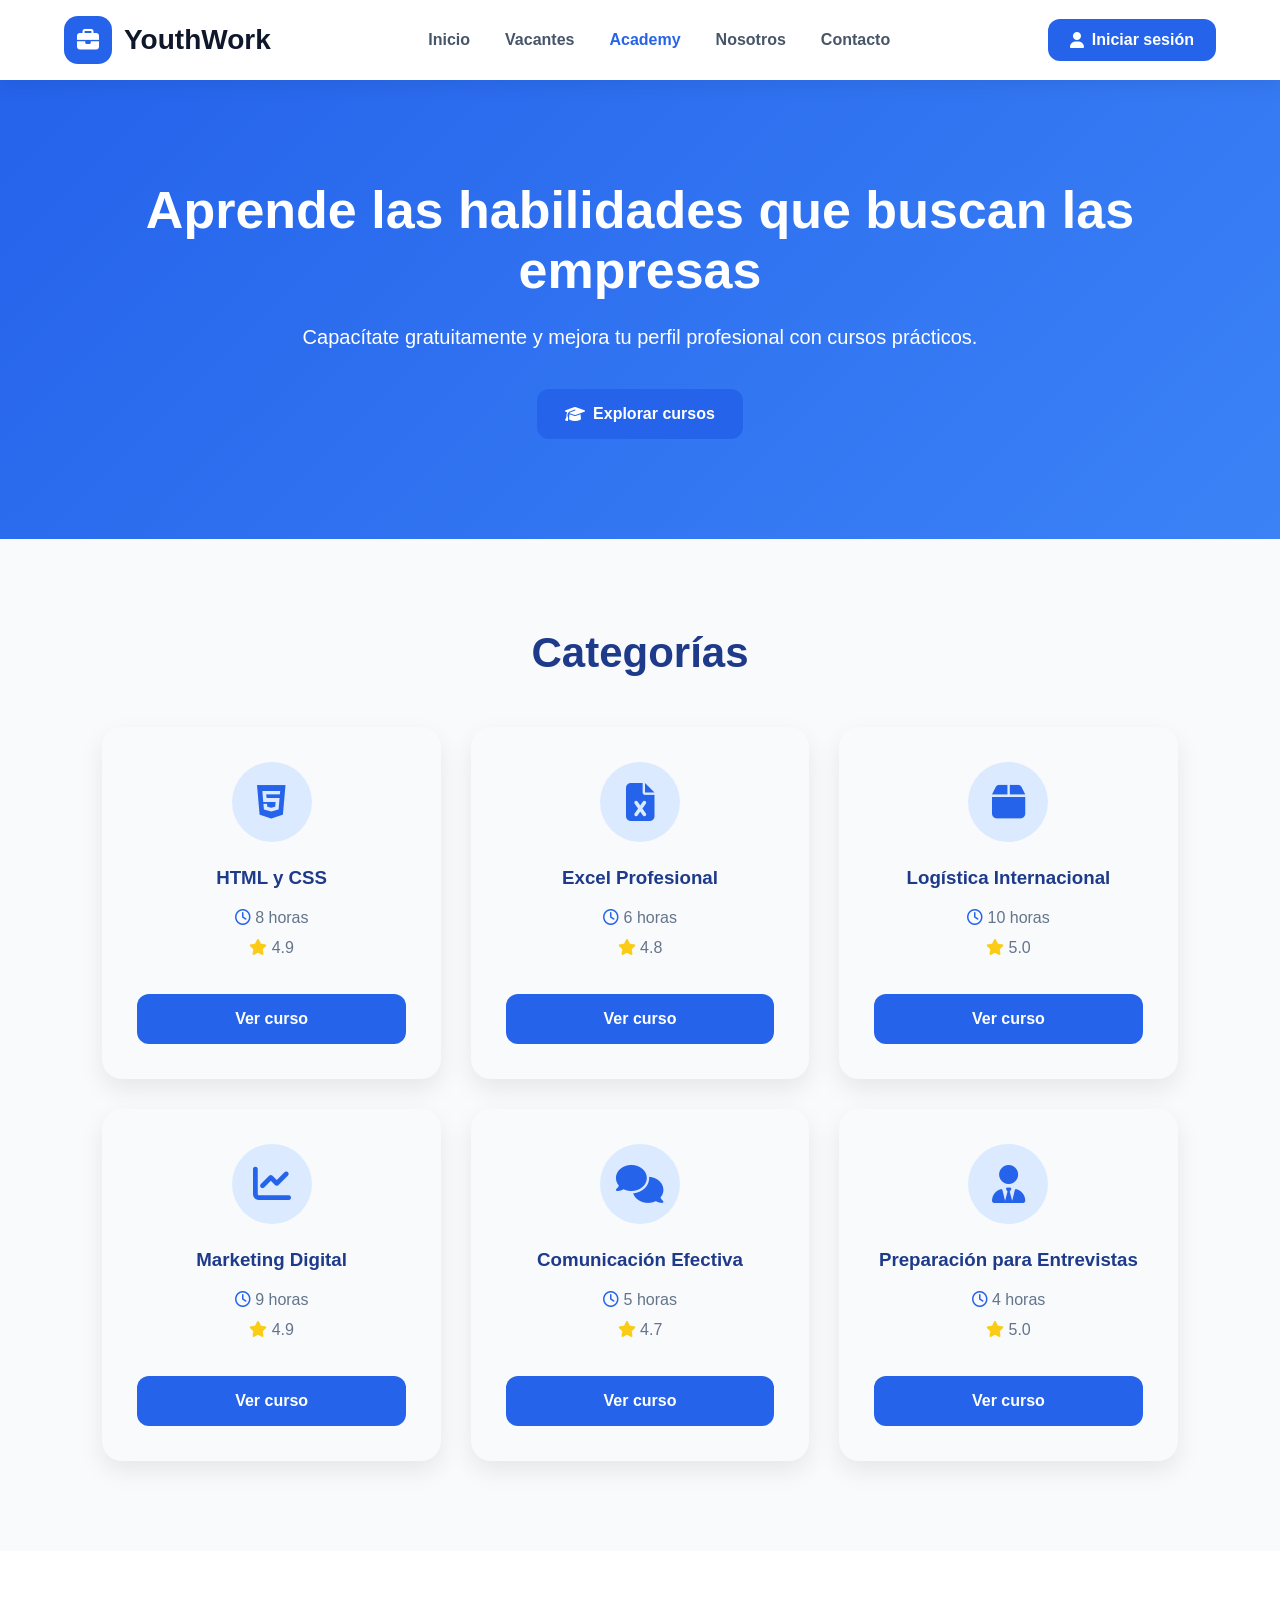
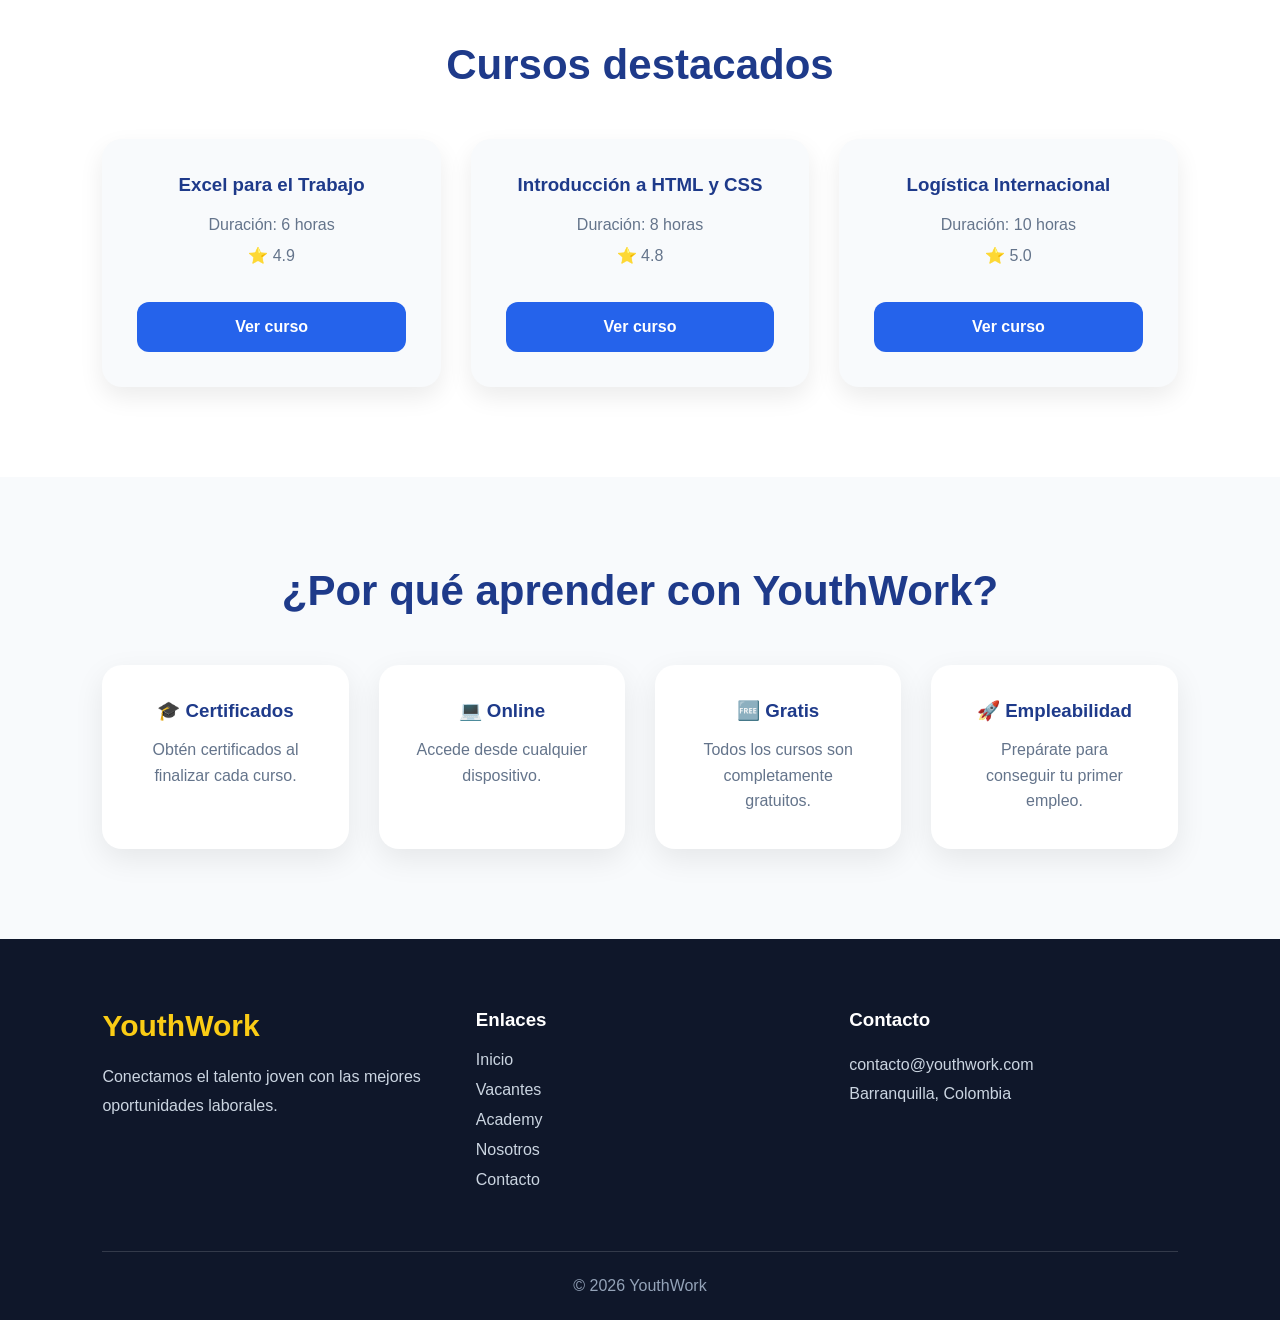
==== academy.html @ fffbccfb "Primer commit de YouthWork" ====
<!DOCTYPE html>
<html lang="es">

<head>

    <meta charset="UTF-8">

    <meta name="viewport" content="width=device-width, initial-scale=1.0">

    <title>Academy | YouthWork</title>

    <link rel="stylesheet" href="css/style.css">

    <link rel="stylesheet"
    href="https://cdnjs.cloudflare.com/ajax/libs/font-awesome/6.7.2/css/all.min.css">

</head>

<body>

<header class="main-header">

<nav class="navbar">

<a href="index.html" class="logo">

<span class="logo-icon">

<i class="fa-solid fa-briefcase"></i>

</span>

<span class="logo-text">

YouthWork

</span>

</a>

<ul class="nav-links">

<li><a href="index.html">Inicio</a></li>

<li><a href="vacantes.html">Vacantes</a></li>

<li><a href="academy.html" class="active">Academy</a></li>

<li><a href="nosotros.html">Nosotros</a></li>

<li><a href="contacto.html">Contacto</a></li>

</ul>

<a href="login.html" class="login-btn" id="userButton">

<i class="fa-solid fa-user"></i>

<span>Iniciar sesión</span>

</a>

</nav>

</header>

<main>

<section class="academy-hero">

<h1>Aprende las habilidades que buscan las empresas</h1>

<p>

Capacítate gratuitamente y mejora tu perfil profesional con cursos prácticos.

</p>

<a href="#cursos" class="btn-primary">

<i class="fa-solid fa-graduation-cap"></i>

Explorar cursos

</a>

</section>

<section class="academy-categories">

<h2>Categorías</h2>

<div class="courses-grid">

<div class="course-card">

<div class="course-icon">
<i class="fa-brands fa-html5"></i>
</div>

<h3>HTML y CSS</h3>

<p><i class="fa-regular fa-clock"></i> 8 horas</p>

<p><i class="fa-solid fa-star"></i> 4.9</p>

<a href="#" class="btn-primary">
Ver curso
</a>

</div>

<div class="course-card">

<div class="course-icon">
<i class="fa-solid fa-file-excel"></i>
</div>

<h3>Excel Profesional</h3>

<p><i class="fa-regular fa-clock"></i> 6 horas</p>

<p><i class="fa-solid fa-star"></i> 4.8</p>

<a href="#" class="btn-primary">
Ver curso
</a>

</div>

<div class="course-card">

<div class="course-icon">
<i class="fa-solid fa-box"></i>
</div>

<h3>Logística Internacional</h3>

<p><i class="fa-regular fa-clock"></i> 10 horas</p>

<p><i class="fa-solid fa-star"></i> 5.0</p>

<a href="#" class="btn-primary">
Ver curso
</a>

</div>

<div class="course-card">

<div class="course-icon">
<i class="fa-solid fa-chart-line"></i>
</div>

<h3>Marketing Digital</h3>

<p><i class="fa-regular fa-clock"></i> 9 horas</p>

<p><i class="fa-solid fa-star"></i> 4.9</p>

<a href="#" class="btn-primary">
Ver curso
</a>

</div>

<div class="course-card">

<div class="course-icon">
<i class="fa-solid fa-comments"></i>
</div>

<h3>Comunicación Efectiva</h3>

<p><i class="fa-regular fa-clock"></i> 5 horas</p>

<p><i class="fa-solid fa-star"></i> 4.7</p>

<a href="#" class="btn-primary">
Ver curso
</a>

</div>

<div class="course-card">

<div class="course-icon">
<i class="fa-solid fa-user-tie"></i>
</div>

<h3>Preparación para Entrevistas</h3>

<p><i class="fa-regular fa-clock"></i> 4 horas</p>

<p><i class="fa-solid fa-star"></i> 5.0</p>

<a href="#" class="btn-primary">
Ver curso
</a>

</div>

</div>

</section>

<section class="academy-courses" id="cursos">

<h2>Cursos destacados</h2>

<div class="courses-grid">

<div class="course-card">

<h3>Excel para el Trabajo</h3>

<p>Duración: 6 horas</p>

<p>⭐ 4.9</p>

<a href="#" class="btn-primary">Ver curso</a>

</div>

<div class="course-card">

<h3>Introducción a HTML y CSS</h3>

<p>Duración: 8 horas</p>

<p>⭐ 4.8</p>

<a href="#" class="btn-primary">Ver curso</a>

</div>

<div class="course-card">

<h3>Logística Internacional</h3>

<p>Duración: 10 horas</p>

<p>⭐ 5.0</p>

<a href="#" class="btn-primary">Ver curso</a>

</div>

</div>

</section>

<section class="academy-benefits">

<h2>¿Por qué aprender con YouthWork?</h2>

<div class="cards">

<div class="card">

<h3>🎓 Certificados</h3>

<p>Obtén certificados al finalizar cada curso.</p>

</div>

<div class="card">

<h3>💻 Online</h3>

<p>Accede desde cualquier dispositivo.</p>

</div>

<div class="card">

<h3>🆓 Gratis</h3>

<p>Todos los cursos son completamente gratuitos.</p>

</div>

<div class="card">

<h3>🚀 Empleabilidad</h3>

<p>Prepárate para conseguir tu primer empleo.</p>

</div>

</div>

</section>

</main>

<footer>

<div class="footer-container">

<div class="footer-col">

<h2>YouthWork</h2>

<p>

Conectamos el talento joven con las mejores oportunidades laborales.

</p>

</div>

<div class="footer-col">

<h3>Enlaces</h3>

<ul>

<li><a href="index.html">Inicio</a></li>

<li><a href="vacantes.html">Vacantes</a></li>

<li><a href="academy.html">Academy</a></li>

<li><a href="nosotros.html">Nosotros</a></li>

<li><a href="contacto.html">Contacto</a></li>

</ul>

</div>

<div class="footer-col">

<h3>Contacto</h3>

<p>contacto@youthwork.com</p>

<p>Barranquilla, Colombia</p>

</div>

</div>

<hr>

<p class="copyright">

© 2026 YouthWork

</p>

</footer>

<script src="js/navbar.js"></script>

</body>

</html>
---- css/style.css ----
/* ===========================
   ESTILOS GENERALES
=========================== */

*{
    margin: 0;
    padding: 0;
    box-sizing: border-box;
}
:root{

    --primary:#2563EB;
    --primary-dark:#1D4ED8;
    --secondary:#FACC15;

    --background:#F8FAFC;
    --white:#FFFFFF;

    --text:#0F172A;
    --text-light:#64748B;

    --shadow:0 10px 30px rgba(0,0,0,.08);

    --radius:18px;

    --transition:.3s ease;

}

body{
    font-family: 'Poppins', sans-serif;
    background-color: #f5f7fa;
    color: #333;
}

/* ===========================
   HEADER
=========================== */

header{
    position: sticky;
    top: 0;
    z-index: 1000;

    background: rgba(255,255,255,.9);

    backdrop-filter: blur(10px);
    -webkit-backdrop-filter: blur(10px);

    box-shadow: 0 4px 20px rgba(0,0,0,.08);
}

/* ===========================
   BARRA DE NAVEGACIÓN
=========================== */

nav{
    width: 90%;
    max-width: 1200px;
    margin: auto;
    height: 80px;

    display: flex;
    justify-content: space-between;
    align-items: center;
}
header{

    position:sticky;

    top:0;

    z-index:1000;

    background:white;

    box-shadow:0 8px 25px rgba(0,0,0,.08);

}

/*========== LOGO ==========*/

.logo{
    display:flex;
    align-items:center;
    gap:12px;
}

.logo-y{
    width:50px;
    height:50px;

    border-radius:50%;

    background:#2563EB;

    color:white;

    display:flex;
    justify-content:center;
    align-items:center;

    font-weight:700;
    font-size:20px;

    box-shadow:0 8px 20px rgba(37,99,235,.35);
}

.logo-info h2{

    color:#1E3A8A;

    font-size:24px;

    margin:0;

}

.logo-info p{

    color:#64748B;

    margin:0;

    font-size:13px;

}

/* ===========================
   MENÚ
=========================== */

nav ul{
    display: flex;
    list-style: none;
    gap: 35px;
}

nav ul li a{
    text-decoration: none;
    color: #333;
    font-weight: 500;
    transition: .3s;
}

nav ul li a:hover{
    color: #2563EB;
}
/* HERO */

.hero{

    min-height:90vh;

    display:flex;

    justify-content:space-between;

    align-items:center;

    padding:70px 8%;

    background:linear-gradient(135deg,#2563EB,#3B82F6);

    color:white;

}

.hero-text{

    width:50%;

}

.hero-image{

    width:45%;

    text-align:center;

}

.hero-image img{

    width:100%;

    max-width:500px;

}
.badge{

    background:rgba(255,255,255,.2);

    padding:10px 18px;

    border-radius:30px;

    display:inline-block;

    margin-bottom:25px;

    font-size:14px;

}

.hero h1{

    font-size:65px;

    line-height:1.1;

}

.hero p{

    margin:30px 0;

    font-size:20px;

    line-height:1.7;

}
.hero-buttons{
    display:flex;
    gap:20px;
    margin-top:35px;
}

.btn{
    padding:15px 30px;
    border-radius:50px;
    text-decoration:none;
    font-weight:600;
    transition:0.3s;
}

.btn-primary{

    display:inline-flex;

    justify-content:center;

    align-items:center;

    gap:8px;

    padding:14px 28px;

    background:#2563EB;

    color:#fff;

    border:none;

    border-radius:12px;

    text-decoration:none;

    font-size:16px;

    font-weight:600;

    cursor:pointer;

    transition:.3s ease;

    min-height:50px;

}

.btn-primary:hover{

    background:#1D4ED8;

    transform:translateY(-2px);

    box-shadow:0 10px 20px rgba(37,99,235,.25);

}

.btn-primary:active{

    transform:scale(.98);

}

.btn-secondary{

    display:inline-flex;

    justify-content:center;

    align-items:center;

    gap:8px;

    padding:14px 28px;

    background:white;

    color:#2563EB;

    border:2px solid #2563EB;

    border-radius:12px;

    text-decoration:none;

    font-size:16px;

    font-weight:600;

    cursor:pointer;

    transition:.3s;

}

.btn-secondary:hover{

    background:#2563EB;

    color:white;

}
/* ===== LOGO ===== */

.logo{
    display:flex;
    align-items:center;
    gap:10px;
}

.logo-y{
    width:45px;
    height:45px;
    border-radius:50%;
    background:white;
    color:#2563EB;

    display:flex;
    justify-content:center;
    align-items:center;

    font-weight:700;
    font-size:20px;
}

.logo-text{
    color:white;
    font-size:28px;
    font-weight:700;
}
/* ================= BENEFICIOS ================= */

.benefits{

    background:#F8FAFC;

    padding:100px 8%;

}

.section-title{

    text-align:center;

    margin-bottom:60px;

}

.section-title h2{

    font-size:42px;

    color:#1E3A8A;

    margin-bottom:20px;

}

.section-title p{

    max-width:700px;

    margin:auto;

    color:#64748B;

    font-size:18px;

    line-height:1.7;

}

.cards{

    display:grid;

    grid-template-columns:repeat(4,1fr);

    gap:30px;

}

.card{

    background:white;

    padding:35px;

    border-radius:20px;

    text-align:center;

    box-shadow:0 10px 30px rgba(0,0,0,.08);

    transition:.3s;

}

.card:hover{

    transform:translateY(-10px);

    box-shadow:0 20px 40px rgba(37,99,235,.20);

}

.icon{

    font-size:50px;

    margin-bottom:20px;

}

.card h3{

    margin-bottom:15px;

    color:#1E3A8A;

}

.card p{

    color:#64748B;

    line-height:1.6;

}
.image-card{

    background:white;

    padding:30px;

    border-radius:30px;

    box-shadow:0 25px 60px rgba(0,0,0,.18);

    transition:.4s;

    max-width:450px;

    margin:auto;

}

.image-card:hover{

    transform:translateY(-8px);

}

.image-card img{

    width:100%;

    display:block;

}
nav ul li a{
    transition: .3s;
}

nav ul li a:hover{
    color: #2563EB;
    border-bottom: 3px solid #2563EB;
    padding-bottom: 6px;
}
/* ===== VACANTES ===== */

.jobs{
    padding:100px 8%;
    background:white;
}

.search-box{
    display:flex;
    justify-content:center;
    gap:15px;
    margin:50px 0;
    flex-wrap:wrap;
}

.search-box input,
.search-box select{

    padding:15px;

    width:280px;

    border:1px solid #ddd;

    border-radius:10px;

    font-size:16px;

}

.search-box button{

    background:#2563EB;

    color:white;

    border:none;

    padding:15px 35px;

    border-radius:10px;

    cursor:pointer;

    font-size:16px;

    transition:.3s;

}

.search-box button:hover{

    background:#1E40AF;

}

.job-cards{

    display:grid;

    grid-template-columns:repeat(3,1fr);

    gap:30px;

}

.job-card{

    background:#F8FAFC;

    border-radius:20px;

    padding:30px;

    box-shadow:0 10px 25px rgba(0,0,0,.08);

    transition:.3s;

}

.job-card:hover{

    transform:translateY(-10px);

}

.job-card h3{

    color:#1E3A8A;

    margin-bottom:20px;

}

.job-card p{

    margin:10px 0;

    color:#555;

}

.job-card button{

    margin-top:20px;

    width:100%;

    background:#FACC15;

    border:none;

    padding:15px;

    border-radius:10px;

    font-weight:bold;

    cursor:pointer;

    transition:.3s;

}

.job-card button:hover{

    background:#EAB308;

}
/*=========================
        ESTADÍSTICAS
==========================*/

.stats{

    background:#2563EB;

    color:white;

    padding:80px 8%;

    display:grid;

    grid-template-columns:repeat(4,1fr);

    text-align:center;

    gap:40px;

}

.stat h2{

    font-size:55px;

    margin-bottom:10px;

    font-weight:700;

}

.stat p{

    font-size:20px;

    opacity:.9;

}
/* ICONOS DE ESTADÍSTICAS */

.stat i{

    font-size:55px;

    color:#FACC15;

    margin-bottom:20px;

    display:block;

}

/* ICONOS DE LAS VACANTES */

.job-card p i{

    color:#2563EB;

    width:22px;

    text-align:center;

    margin-right:8px;

}

/* ICONO DEL BOTÓN */

.job-card button i{

    color:white;

    margin-right:8px;

}
.job-card button{
    transition: all 0.3s ease;
}

.job-card button:hover{
    transform: translateY(-4px);
    box-shadow: 0 12px 25px rgba(250, 197, 21, 0.45);
}
/* =========================
   ICONOS DE ESTADÍSTICAS
========================= */

.stat i{
    font-size: 55px;
    color: #FACC15;
    margin-bottom: 20px;
    display: block;
}

/* =========================
   ICONOS DE LAS VACANTES
========================= */

.job-card p i{
    color: #2563EB;
    width: 22px;
    text-align: center;
    margin-right: 8px;
}

/* =========================
   ICONO DEL BOTÓN
========================= */

.job-card button i{
    color: white;
    margin-right: 8px;
}
.job-card button{
    transition: all 0.3s ease;
}

.job-card button:hover{
    transform: translateY(-4px);
    box-shadow: 0 12px 25px rgba(250, 197, 21, 0.45);
}
/*=============================
 EMPRESAS ALIADAS
==============================*/

.companies{

    padding:90px 8%;
    background:#f7f9fc;
    text-align:center;

}

.companies h2{

    font-size:42px;
    color:#1d3f91;
    margin-bottom:15px;

}

.companies p{

    color:#666;
    font-size:18px;
    margin-bottom:60px;

}

.companies-grid{

    display:grid;
    grid-template-columns:repeat(auto-fit,minmax(220px,1fr));
    gap:30px;

}

.company-card{

    background:white;

    height:120px;

    display:flex;

    justify-content:center;

    align-items:center;

    border-radius:20px;

    font-size:24px;

    font-weight:700;

    color:#999;

    box-shadow:0 10px 25px rgba(0,0,0,.06);

    transition:.35s;

    cursor:pointer;

    filter:grayscale(100%);

}

.company-card:hover{

    transform:translateY(-10px);

    color:#1d3f91;

    filter:grayscale(0);

    box-shadow:0 20px 45px rgba(37,99,235,.18);

}
/*==========================
TESTIMONIOS
==========================*/

.testimonials{

    padding:100px 8%;
    background:white;
    text-align:center;

}

.testimonials h2{

    font-size:42px;
    color:#1d3f91;
    margin-bottom:15px;

}

.testimonials>div>p{

    color:#666;
    font-size:18px;
    margin-bottom:60px;

}

.testimonial-grid{

    display:grid;
    grid-template-columns:repeat(auto-fit,minmax(320px,1fr));
    gap:35px;

}

.testimonial-card{

    background:#fff;

    padding:40px 30px;

    border-radius:25px;

    box-shadow:0 12px 35px rgba(0,0,0,.08);

    transition:.35s;

}

.testimonial-card:hover{

    transform:translateY(-12px);

    box-shadow:0 25px 50px rgba(37,99,235,.18);

}

.avatar{

    width:80px;

    height:80px;

    background:#2563eb;

    border-radius:50%;

    display:flex;

    justify-content:center;

    align-items:center;

    font-size:40px;

    margin:auto;

    margin-bottom:20px;

}

.testimonial-card h3{

    color:#1d3f91;

    margin-bottom:8px;

}

.testimonial-card span{

    color:#777;

    font-size:15px;

}

.stars{

    color:#facc15;

    font-size:24px;

    margin:18px 0;

    letter-spacing:4px;

}

.testimonial-card p{

    color:#555;

    line-height:1.7;

}
/*==========================
FOOTER
==========================*/

footer{

    background:#0F172A;

    color:white;

    padding:70px 8% 25px;

}

.footer-container{

    display:grid;

    grid-template-columns:repeat(auto-fit,minmax(250px,1fr));

    gap:45px;

}

.footer-col h2{

    color:#FACC15;

    margin-bottom:20px;

    font-size:30px;

}

.footer-col h3{

    margin-bottom:20px;

}

.footer-col p{

    color:#CBD5E1;

    line-height:1.8;

}

.footer-col ul{

    list-style:none;

    padding:0;

}

.footer-col ul li{

    margin-bottom:12px;

}

.footer-col ul li a{

    color:#CBD5E1;

    text-decoration:none;

    transition:.3s;

}

.footer-col ul li a:hover{

    color:#FACC15;

}

.socials{

    display:flex;

    gap:15px;

    margin-top:15px;

}

.socials a{

    width:45px;

    height:45px;

    border-radius:50%;

    background:#1E293B;

    display:flex;

    justify-content:center;

    align-items:center;

    color:white;

    text-decoration:none;

    transition:.3s;

    font-size:20px;

}

.socials a:hover{

    background:#2563EB;

    transform:translateY(-5px);

}

footer hr{

    margin:50px 0 25px;

    border:none;

    border-top:1px solid rgba(255,255,255,.15);

}

.copyright{

    text-align:center;

    color:#94A3B8;

}
/* ==========================
   RESPONSIVE
========================== */

@media (max-width: 992px){

    .hero{
        grid-template-columns: 1fr;
        text-align: center;
        gap: 50px;
    }

    .hero-text{
        order: 2;
    }

    .hero-image{
        order: 1;
    }

    .benefits-grid,
    .jobs-grid,
    .companies-grid,
    .testimonial-grid{
        grid-template-columns: 1fr;
    }

    .stats{
        grid-template-columns: repeat(2,1fr);
    }

    .footer-container{
        grid-template-columns: 1fr 1fr;
    }

}

@media (max-width: 576px){

    nav{
        flex-direction: column;
        gap: 20px;
    }

    .hero h1{
        font-size: 38px;
    }

    .hero p{
        font-size: 17px;
    }

    .stats{
        grid-template-columns: 1fr;
    }

    .footer-container{
        grid-template-columns: 1fr;
        text-align:center;
    }

    .socials{
        justify-content:center;
    }

}
.company-card img{
    max-width: 140px;
    max-height: 60px;
    object-fit: contain;
    filter: grayscale(100%);
    transition: .3s;
}

.company-card:hover img{
    filter: grayscale(0%);
    transform: scale(1.08);
}
/*==================================
PÁGINA DE VACANTES
==================================*/

.vacantes-page{

    width:90%;
    max-width:1400px;
    margin:auto;
    padding:50px 0;

}

.vacantes-hero{

    text-align:center;
    margin-bottom:50px;

}

.vacantes-hero h1{

    font-size:48px;
    color:#0F172A;
    margin-bottom:15px;

}

.vacantes-hero p{

    color:#64748B;
    margin-bottom:30px;

}

.vacantes-hero input{

    width:100%;
    max-width:650px;
    padding:18px;
    border:none;
    border-radius:15px;
    box-shadow:0 8px 25px rgba(0,0,0,.08);
    font-size:17px;

}

.vacantes-content{

    display:grid;
    grid-template-columns:280px 1fr;
    gap:35px;

}

.filters-panel{

    background:white;
    padding:25px;
    border-radius:18px;
    box-shadow:0 8px 20px rgba(0,0,0,.08);
    height:max-content;
    position:sticky;
    top:120px;

}

.filter-group{

    margin-top:25px;

}

.filter-group label{

    display:block;
    font-weight:bold;
    margin-bottom:10px;

}

.filter-group select{

    width:100%;
    padding:12px;
    border-radius:10px;
    border:1px solid #ddd;

}

.jobs-list{

    width:100%;

}
.badge{

    display:inline-block;
    background:#DBEAFE;
    color:#2563EB;
    padding:6px 12px;
    border-radius:20px;
    font-size:13px;
    font-weight:600;
    margin-bottom:15px;

}
/*==========================
DETALLE VACANTE
==========================*/

.detalle-page{

    max-width:900px;

    margin:60px auto;

    padding:20px;

}

.detalle-card{

    background:white;

    padding:40px;

    border-radius:20px;

    box-shadow:0 10px 30px rgba(0,0,0,.08);

}

.detalle-card h1{

    font-size:40px;

    margin-bottom:10px;

}

.detalle-card h2{

    color:#2563EB;

    margin-bottom:25px;

}

.detalle-card p{

    margin:15px 0;

    color:#475569;

    line-height:1.8;

}

.detalle-card h3{

    margin-top:35px;

}
/*==========================
MODAL
==========================*/

.modal{

    display:none;

    position:fixed;

    top:0;

    left:0;

    width:100%;

    height:100%;

    background:rgba(0,0,0,.6);

    justify-content:center;

    align-items:center;

    z-index:9999;

}

.modal-content{

    background:white;

    width:90%;

    max-width:520px;

    padding:35px;

    border-radius:18px;

    position:relative;

    animation:modalOpen .35s ease;

}

@keyframes modalOpen{

    from{

        opacity:0;

        transform:translateY(-40px);

    }

    to{

        opacity:1;

        transform:translateY(0);

    }

}

.close-modal{

    position:absolute;

    right:20px;

    top:15px;

    font-size:32px;

    cursor:pointer;

}

.modal form{

    display:flex;

    flex-direction:column;

    gap:18px;

    margin-top:25px;

}

.modal input{

    padding:15px;

    border:1px solid #ddd;

    border-radius:12px;

}
/*==================================
PERFIL
==================================*/

.profile-page{

    width:90%;

    max-width:1200px;

    margin:50px auto;

}

.profile-header{

    background:white;

    padding:40px;

    border-radius:25px;

    box-shadow:0 10px 30px rgba(0,0,0,.08);

    display:flex;

    align-items:center;

    gap:30px;

}

.profile-avatar{

    width:110px;

    height:110px;

    background:#2563EB;

    color:white;

    border-radius:50%;

    display:flex;

    justify-content:center;

    align-items:center;

    font-size:45px;

}

.profile-header h1{

    font-size:38px;

    margin-bottom:10px;

}

.profile-header p{

    color:#64748B;

}

.profile-grid{

    display:grid;

    grid-template-columns:repeat(3,1fr);

    gap:25px;

    margin-top:40px;

}

.profile-card{

    background:white;

    padding:35px;

    border-radius:20px;

    text-align:center;

    box-shadow:0 8px 20px rgba(0,0,0,.08);

    transition:.3s;

}

.profile-card:hover{

    transform:translateY(-8px);

}

.profile-card i{

    font-size:45px;

    color:#2563EB;

    margin-bottom:20px;

}

.profile-actions{

    text-align:center;

    margin-top:45px;

}

@media(max-width:900px){

.profile-grid{

grid-template-columns:1fr;

}

.profile-header{

flex-direction:column;

text-align:center;

}

}
/*====================================
FAVORITOS
====================================*/

.job-actions{

    display:flex;

    align-items:center;

    gap:12px;

    margin-top:20px;

}

.job-actions .btn-primary{

    flex:1;

    text-align:center;

}

.favorite-btn{

    width:50px;

    height:50px;

    border:none;

    border-radius:12px;

    background:#F8FAFC;

    cursor:pointer;

    font-size:20px;

    transition:.3s;

}

.favorite-btn:hover{

    background:#2563EB;

    color:white;

    transform:scale(1.08);

}

.favorite-btn i{

    transition:.3s;

}
/*==================================
HEADER GLOBAL
==================================*/

.main-header{

    position:sticky;

    top:0;

    z-index:999;

    background:#fff;

    box-shadow:0 4px 20px rgba(0,0,0,.08);

}

.navbar{

    width:90%;

    max-width:1300px;

    margin:auto;

    display:flex;

    justify-content:space-between;

    align-items:center;

    height:80px;

}

.logo{

    display:flex;

    align-items:center;

    gap:12px;

    text-decoration:none;

}

.logo-icon{

    width:48px;

    height:48px;

    background:#2563EB;

    color:white;

    border-radius:14px;

    display:flex;

    justify-content:center;

    align-items:center;

    font-size:22px;

}

.logo-text{

    font-size:28px;

    font-weight:700;

    color:#0F172A;

}

.nav-links{

    display:flex;

    gap:35px;

    list-style:none;

}

.nav-links a{

    color:#475569;

    text-decoration:none;

    font-weight:600;

    transition:.3s;

}

.nav-links a:hover{

    color:#2563EB;

}

.nav-links .active{

    color:#2563EB;

}

.login-btn{

    background:#2563EB;

    color:white;

    padding:12px 22px;

    border-radius:12px;

    text-decoration:none;

    font-weight:600;

    transition:.3s;
     display:flex;

    align-items:center;

    gap:8px;

}

.login-btn:hover{

    transform:translateY(-2px);

    background:#1D4ED8;

}
/*==================================
ACADEMY
==================================*/

.academy-hero{

    background:linear-gradient(135deg,#2563EB,#3B82F6);

    color:white;

    text-align:center;

    padding:100px 8%;

}

.academy-hero h1{

    font-size:52px;

    margin-bottom:20px;

}

.academy-hero p{

    max-width:700px;

    margin:0 auto 35px;

    font-size:20px;

    line-height:1.7;

}

.academy-categories{

    padding:90px 8%;

    background:#F8FAFC;

    text-align:center;

}

.academy-categories h2{

    font-size:42px;

    color:#1E3A8A;

    margin-bottom:50px;

}

.categories-grid{

    display:grid;

    grid-template-columns:repeat(auto-fit,minmax(180px,1fr));

    gap:25px;

}

.category-card{

    background:white;

    padding:35px 20px;

    border-radius:20px;

    box-shadow:0 10px 25px rgba(0,0,0,.08);

    font-size:42px;

    transition:.3s;

    cursor:pointer;

}

.category-card:hover{

    transform:translateY(-8px);

    box-shadow:0 20px 40px rgba(37,99,235,.15);

}

.category-card h3{

    margin-top:18px;

    color:#1E3A8A;

    font-size:20px;

}

.academy-courses{

    padding:90px 8%;

    background:white;

    text-align:center;

}

.academy-courses h2{

    font-size:42px;

    color:#1E3A8A;

    margin-bottom:50px;

}

.courses-grid{

    display:grid;

    grid-template-columns:repeat(auto-fit,minmax(300px,1fr));

    gap:30px;

}

.course-card{

    background:#F8FAFC;

    padding:35px;

    border-radius:20px;

    box-shadow:0 10px 25px rgba(0,0,0,.08);

    transition:.3s;

}

.course-card:hover{

    transform:translateY(-10px);

    box-shadow:0 20px 40px rgba(37,99,235,.15);

}

.course-card h3{

    color:#1E3A8A;

    margin-bottom:20px;

}

.course-card p{

    color:#64748B;

    margin:12px 0;

}

.course-card .btn-primary{

    margin-top:25px;

    width:100%;

}

.academy-benefits{

    padding:90px 8%;

    background:#F8FAFC;

    text-align:center;

}

.academy-benefits h2{

    font-size:42px;

    color:#1E3A8A;

    margin-bottom:50px;

}

@media(max-width:768px){

.academy-hero h1{

font-size:38px;

}

.academy-hero p{

font-size:17px;

}

}
.course-icon{

    width:80px;

    height:80px;

    margin:auto;

    margin-bottom:25px;

    border-radius:50%;

    background:#DBEAFE;

    color:#2563EB;

    display:flex;

    justify-content:center;

    align-items:center;

    font-size:38px;

    transition:.3s;

}

.course-card:hover .course-icon{

    transform:rotate(10deg) scale(1.1);

    background:#2563EB;

    color:white;

}

.course-card .fa-star{

    color:#FACC15;

}

.course-card .fa-clock{

    color:#2563EB;

}
/*==================================
NOSOTROS
==================================*/

.about-hero{

    background:linear-gradient(135deg,#2563EB,#3B82F6);

    color:white;

    text-align:center;

    padding:100px 8%;

}

.about-hero h1{

    font-size:52px;

    margin-bottom:20px;

}

.about-hero p{

    max-width:750px;

    margin:auto;

    font-size:20px;

    line-height:1.8;

}

.about-section{

    padding:90px 8%;

    display:grid;

    grid-template-columns:repeat(auto-fit,minmax(300px,1fr));

    gap:30px;

    background:#F8FAFC;

}

.about-card{

    background:white;

    padding:40px;

    border-radius:20px;

    text-align:center;

    box-shadow:0 10px 25px rgba(0,0,0,.08);

    transition:.3s;

}

.about-card:hover{

    transform:translateY(-10px);

    box-shadow:0 20px 40px rgba(37,99,235,.15);

}

.about-card i{

    font-size:55px;

    color:#2563EB;

    margin-bottom:25px;

}

.about-card h2{

    color:#1E3A8A;

    margin-bottom:20px;

}

.about-card p{

    color:#64748B;

    line-height:1.8;

}

.team-section{

    padding:90px 8%;

    background:white;

    text-align:center;

}

.team-section h2{

    font-size:42px;

    color:#1E3A8A;

    margin-bottom:50px;

}

.team-grid{

    display:grid;

    grid-template-columns:repeat(auto-fit,minmax(220px,1fr));

    gap:25px;

}

.team-card{

    background:#F8FAFC;

    padding:35px;

    border-radius:20px;

    box-shadow:0 10px 25px rgba(0,0,0,.08);

    transition:.3s;

}

.team-card:hover{

    transform:translateY(-8px);

}

.team-card h3{

    font-size:42px;

    color:#2563EB;

    margin-bottom:15px;

}

.team-card p{

    color:#64748B;

}

@media(max-width:768px){

.about-hero h1{

font-size:38px;

}

.about-hero p{

font-size:17px;

}

}
/*==================================
CONTACTO
==================================*/

.contact-hero{

    background:linear-gradient(135deg,#2563EB,#3B82F6);

    color:white;

    text-align:center;

    padding:100px 8%;

}

.contact-hero h1{

    font-size:52px;

    margin-bottom:20px;

}

.contact-hero p{

    max-width:700px;

    margin:auto;

    font-size:20px;

    line-height:1.8;

}

.contact-container{

    width:90%;

    max-width:1200px;

    margin:80px auto;

    display:grid;

    grid-template-columns:1fr 1.5fr;

    gap:40px;

}

.contact-info{

    background:white;

    padding:40px;

    border-radius:20px;

    box-shadow:0 10px 25px rgba(0,0,0,.08);

}

.contact-info h2{

    color:#1E3A8A;

    margin-bottom:25px;

}

.contact-info p{

    margin-bottom:20px;

    color:#64748B;

    line-height:1.8;

}

.contact-info i{

    color:#2563EB;

    width:28px;

}

.contact-form{

    background:white;

    padding:40px;

    border-radius:20px;

    box-shadow:0 10px 25px rgba(0,0,0,.08);

}

.contact-form h2{

    color:#1E3A8A;

    margin-bottom:25px;

}

.contact-form form{

    display:flex;

    flex-direction:column;

    gap:18px;

}

.contact-form input,

.contact-form textarea{

    width:100%;

    padding:16px;

    border:1px solid #ddd;

    border-radius:12px;

    font-size:16px;

    font-family:'Poppins',sans-serif;

    resize:none;

}

.contact-form input:focus,

.contact-form textarea:focus{

    outline:none;

    border-color:#2563EB;

    box-shadow:0 0 0 4px rgba(37,99,235,.12);

}

.contact-form button{

    width:220px;

}

@media(max-width:900px){

.contact-container{

grid-template-columns:1fr;

}

.contact-form button{

width:100%;

}

}
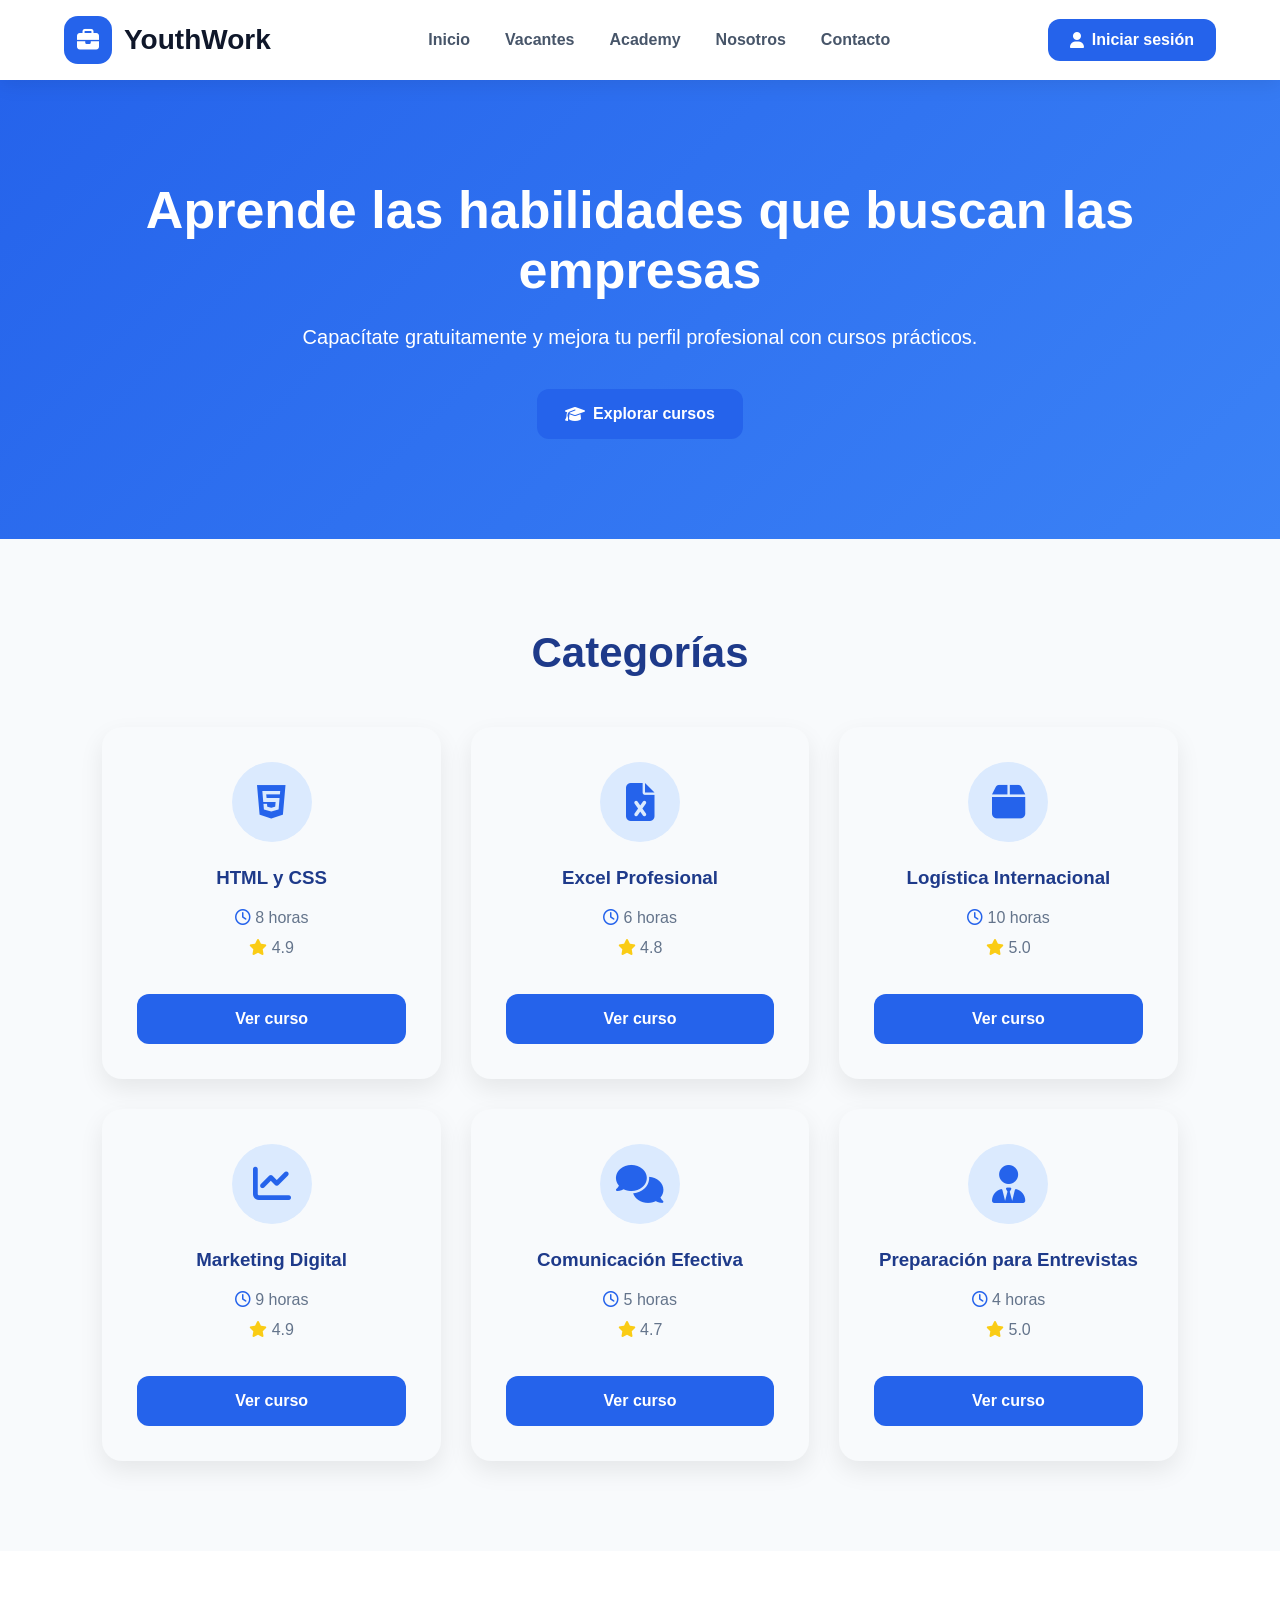
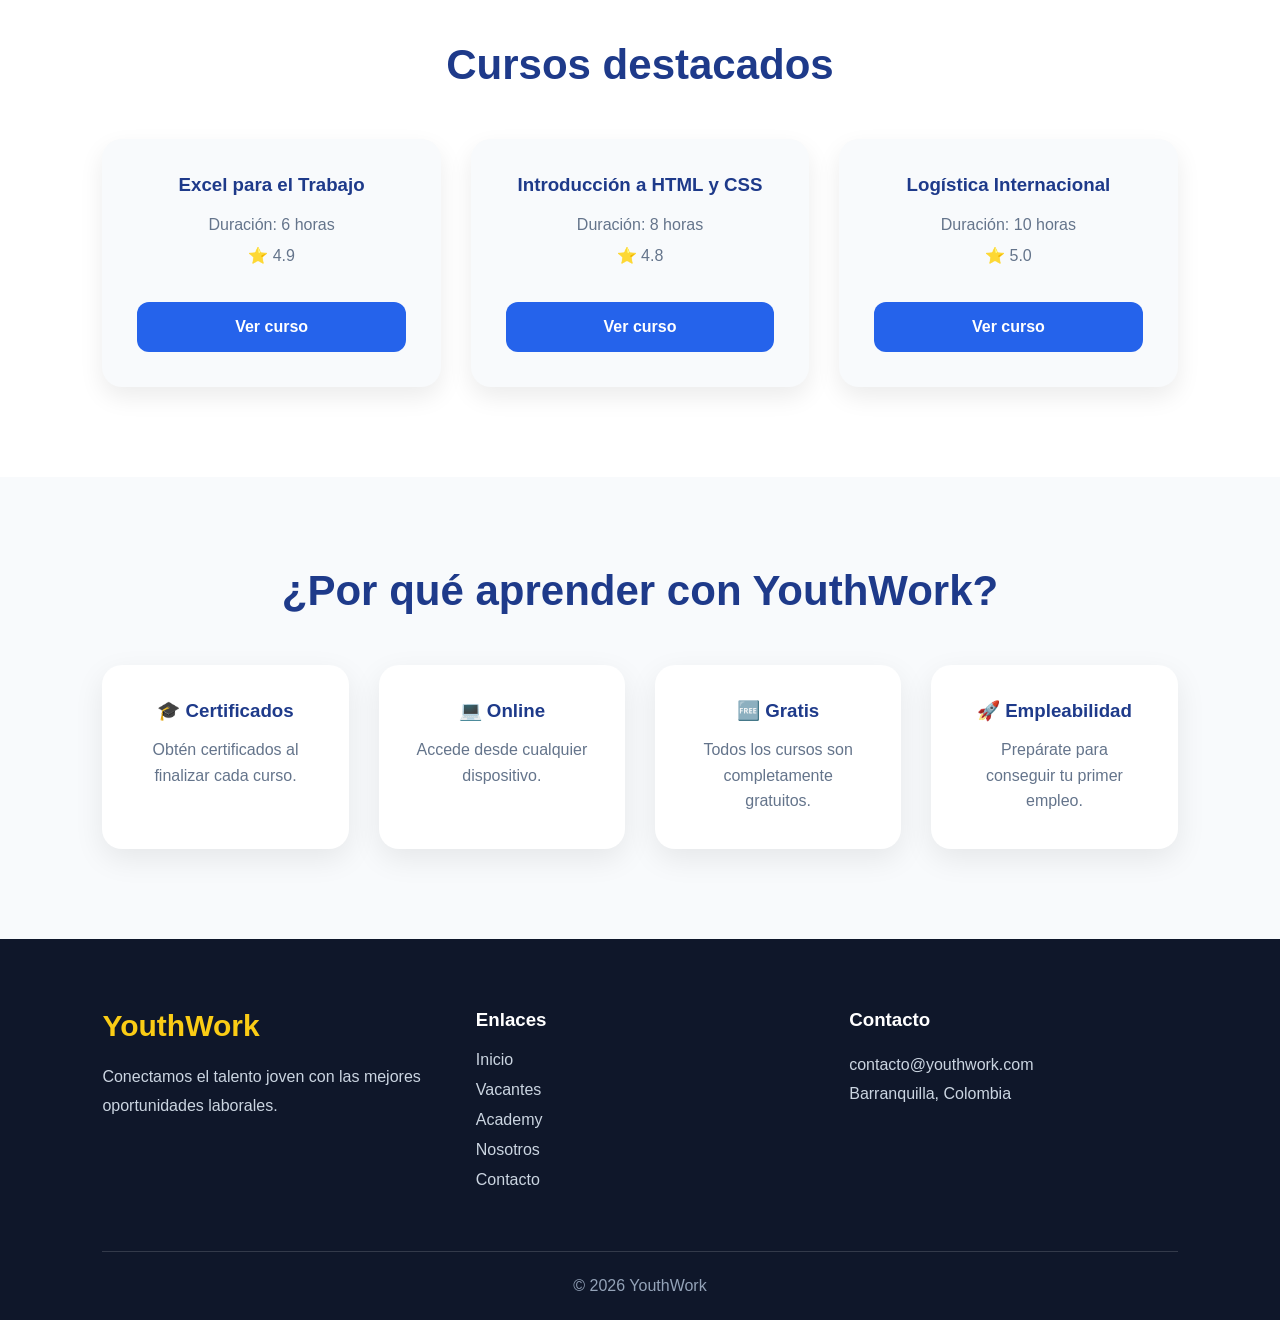
==== commit 795c306a: "Actualización del proyecto" ====
--- a/academy.html
+++ b/academy.html
@@ -44,12 +44,19 @@
 
 <li><a href="vacantes.html">Vacantes</a></li>
 
-<li><a href="academy.html" class="active">Academy</a></li>
+<li><a href="academy.html">Academy</a></li>
 
 <li><a href="nosotros.html">Nosotros</a></li>
 
 <li><a href="contacto.html">Contacto</a></li>
 
+<li class="mobile-login">
+    <a href="login.html" class="login-btn">
+        <i class="fa-solid fa-user"></i>
+        <span>Iniciar sesión</span>
+    </a>
+</li>
+
 </ul>
 
 <a href="login.html" class="login-btn" id="userButton">
@@ -59,6 +66,11 @@
 <span>Iniciar sesión</span>
 
 </a>
+<button class="menu-toggle" id="menuToggle">
+
+    <i class="fa-solid fa-bars"></i>
+
+</button>
 
 </nav>
 
@@ -353,6 +365,7 @@
 </footer>
 
 <script src="js/navbar.js"></script>
+<script src="js/menu.js"></script>
 
 </body>
 
--- a/css/style.css
+++ b/css/style.css
@@ -19,7 +19,7 @@
     --text:#0F172A;
     --text-light:#64748B;
 
-    --shadow:0 10px 30px rgba(0,0,0,.08);
+    --shadow:0 10px 30px rgba(20, 10, 10, 0.08);
 
     --radius:18px;
 
@@ -1757,6 +1757,9 @@
     background:#1D4ED8;
 
 }
+.mobile-login{
+    display:none;
+}
 /*==================================
 ACADEMY
 ==================================*/
@@ -2373,3 +2376,356 @@
 }
 
 }
+/* ==========================================
+   RESPONSIVE - TABLETS
+========================================== */
+
+@media (max-width: 992px){
+
+    .navbar{
+        flex-direction: column;
+        gap:20px;
+    }
+
+    .hero{
+        flex-direction: column;
+        text-align:center;
+    }
+
+    .hero-image{
+        margin-top:30px;
+    }
+
+    .cards,
+    .job-cards,
+    .companies-grid,
+    .testimonial-grid,
+    .profile-grid{
+        grid-template-columns:repeat(2,1fr);
+    }
+
+}
+/* ==========================================
+   RESPONSIVE - CELULARES
+========================================== */
+
+@media (max-width:768px){
+
+    .navbar{
+        flex-direction:column;
+    }
+
+    .nav-links{
+        flex-direction:column;
+        gap:15px;
+    }
+
+    .hero{
+        flex-direction:column;
+        padding:40px 20px;
+    }
+
+    .hero h1{
+        font-size:2rem;
+    }
+
+    .hero-buttons{
+        flex-direction:column;
+    }
+
+    .search-box{
+        flex-direction:column;
+    }
+
+    .search-box input,
+    .search-box select,
+    .search-box button{
+        width:100%;
+    }
+
+    .cards,
+    .job-cards,
+    .companies-grid,
+    .testimonial-grid,
+    .profile-grid{
+        grid-template-columns:1fr;
+    }
+
+    .vacantes-content{
+        flex-direction:column;
+    }
+
+    .filters-panel{
+        width:100%;
+    }
+
+    .jobs-grid{
+        grid-template-columns:1fr;
+    }
+
+    .footer-container{
+        grid-template-columns:1fr;
+        text-align:center;
+    }
+
+}
+/* ==========================
+   MENU HAMBURGUESA
+========================== */
+
+.menu-toggle{
+    display:none;
+    background:none;
+    border:none;
+    font-size:28px;
+    color:#2563EB;
+    cursor:pointer;
+}
+
+.mobile-login{
+    display:none;
+}
+
+/* ==========================
+   CELULAR
+========================== */
+
+@media (max-width:768px){
+
+    .menu-toggle{
+        display:block;
+    }
+
+    /* ocultar botón de PC */
+    #userButton{
+        display:none !important;
+    }
+
+    .navbar{
+        height:auto;
+        flex-wrap:wrap;
+        padding:20px;
+    }
+
+    .nav-links{
+        display:none;
+        width:100%;
+        flex-direction:column;
+        gap:18px;
+        text-align:center;
+        margin-top:20px;
+    }
+
+    .nav-links.active{
+        display:flex;
+    }
+
+    /* mostrar botón dentro del menú */
+    .mobile-login{
+        display:block;
+        width:100%;
+        margin-top:15px;
+    }
+
+    .mobile-login .login-btn{
+        width:100%;
+        justify-content:center;
+        background:#2563EB;
+        color:#fff;
+        padding:14px;
+        border-radius:12px;
+    }
+}
+
+/* ==========================
+   ESCRITORIO
+========================== */
+
+@media (min-width:769px){
+
+    .menu-toggle{
+        display:none;
+    }
+
+    .nav-links{
+        display:flex !important;
+    }
+
+    .mobile-login{
+        display:none !important;
+    }
+
+    #userButton{
+        display:flex !important;
+    }
+}
+/* ===================================
+   RESPONSIVE PARA CELULARES
+=================================== */
+
+@media (max-width: 768px){
+
+    /* Header */
+    .navbar{
+        flex-direction: column;
+        height: auto;
+        padding: 20px 0;
+        gap: 20px;
+    }
+
+    .nav-links{
+        flex-wrap: wrap;
+        justify-content: center;
+        gap: 15px;
+    }
+
+    .logo-text{
+        font-size: 24px;
+    }
+
+    /* Hero */
+    .hero{
+        flex-direction: column;
+        text-align: center;
+        padding: 50px 20px;
+    }
+
+    .hero-text,
+    .hero-image{
+        width: 100%;
+    }
+
+    .hero h1{
+        font-size: 38px;
+    }
+
+    .hero p{
+        font-size: 17px;
+    }
+
+    .hero-buttons{
+        justify-content: center;
+        flex-wrap: wrap;
+    }
+
+    /* Tarjetas */
+    .cards,
+    .job-cards,
+    .jobs-grid,
+    .companies-grid,
+    .testimonial-grid,
+    .profile-grid{
+        grid-template-columns: 1fr;
+    }
+
+    /* Vacantes */
+    .vacantes-content{
+        grid-template-columns: 1fr;
+    }
+
+    .filters-panel{
+        position: static;
+        width: 100%;
+    }
+    #userButton{
+    display:none;
+}
+
+.mobile-login{
+    display:flex;
+    justify-content:center;
+    margin-top:20px;
+}
+
+.mobile-login .login-btn{
+    display:flex;
+    align-items:center;
+    justify-content:center;
+    gap:10px;
+
+    width:90%;
+    padding:14px;
+
+    background:#2563EB;
+    color:#fff;
+    border-radius:12px;
+    text-decoration:none;
+    font-weight:600;
+}
+
+.mobile-login .login-btn:hover{
+    background:#1D4ED8;
+}
+
+    /* Estadísticas */
+    .stats{
+        grid-template-columns: repeat(2,1fr);
+        gap: 25px;
+    }
+
+    /* Footer */
+    .footer-container{
+        grid-template-columns: 1fr;
+        text-align: center;
+    }
+
+    .socials{
+        justify-content: center;
+    }
+
+}
+@media (max-width: 480px){
+
+    .hero h1{
+        font-size: 30px;
+    }
+
+    .section-title h2{
+        font-size: 30px;
+    }
+
+    .vacantes-hero h1{
+        font-size: 32px;
+    }
+
+    .stats{
+        grid-template-columns: 1fr;
+    }
+
+    .btn-primary,
+    .btn-secondary,
+    .login-btn{
+        width: 100%;
+        justify-content: center;
+    }
+
+}
+/* ================================
+   MENÚ MÓVIL - LOGIN DENTRO DEL MENÚ
+================================ */
+
+.mobile-login{
+    margin-top:20px;
+    display:flex;
+    justify-content:center;
+}
+
+.mobile-login .login-btn{
+    display:flex;
+    align-items:center;
+    justify-content:center;
+    gap:10px;
+
+    width:90%;
+    padding:14px;
+
+    background:#2563EB;
+    color:#fff;
+    border-radius:12px;
+    text-decoration:none;
+    font-weight:600;
+}
+
+.mobile-login .login-btn:hover{
+    background:#1D4ED8;
+}
